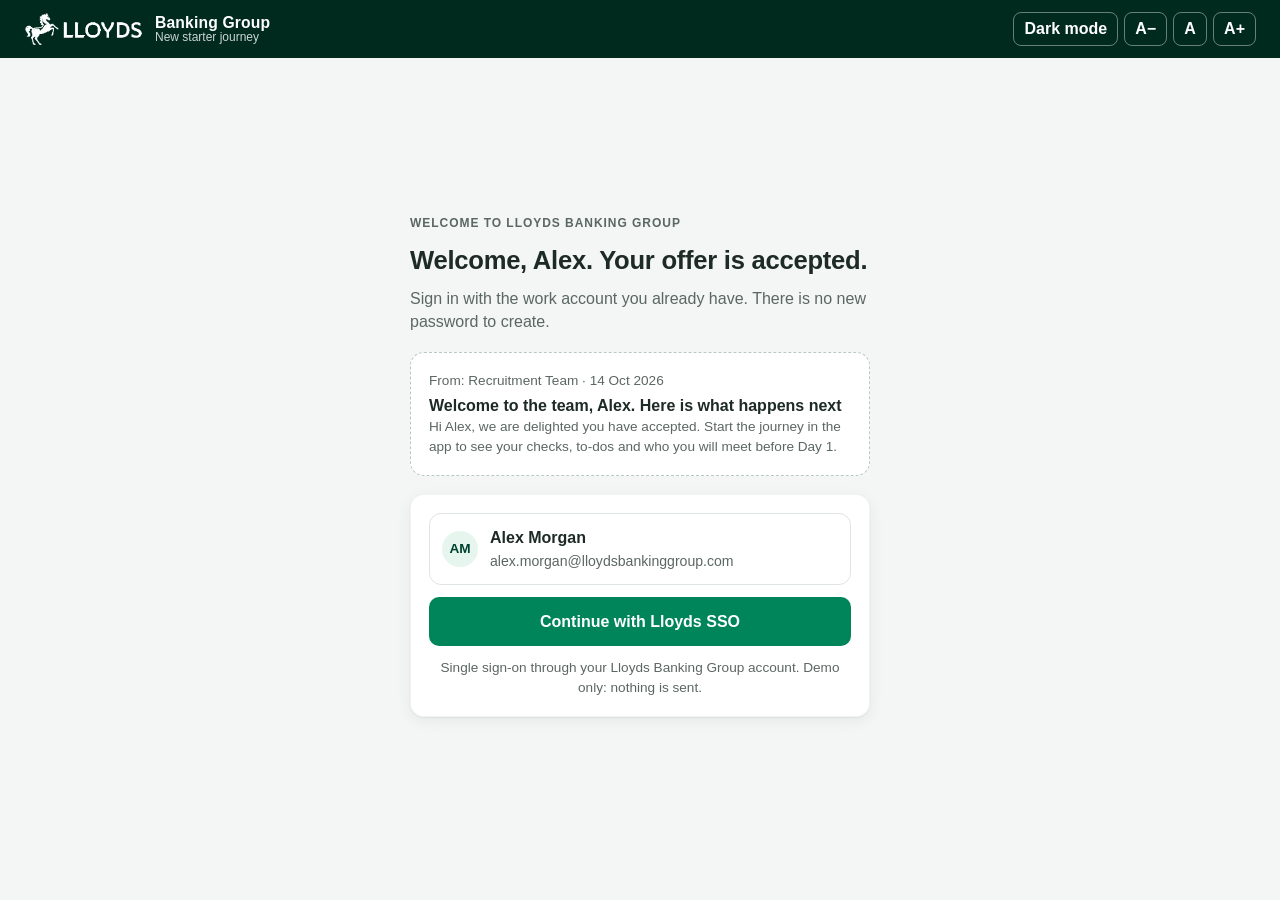
==== index.html @ 37ceb244 "Add files via upload" ====
<!doctype html>
<html lang="en-GB">
<head>
  <meta charset="utf-8" />
  <meta name="viewport" content="width=device-width, initial-scale=1, viewport-fit=cover" />
  <meta name="theme-color" content="#006A4D" />
  <title>Lloyds Banking Group · New Starter Journey</title>
  <link rel="stylesheet" href="styles.css" />
  <script>(function(){try{var p=JSON.parse(localStorage.getItem('lbg.a11y')||'{}');var t=p.theme||'system';var d=t==='dark'||(t==='system'&&window.matchMedia&&matchMedia('(prefers-color-scheme: dark)').matches);document.documentElement.setAttribute('data-theme',d?'dark':'light');document.documentElement.style.setProperty('--fs',({normal:'100%',large:'118%',xlarge:'136%'})[p.scale||'normal']);}catch(e){}})();</script>
</head>
<body>
  <a class="skip-link" href="#app">Skip to main content</a>
  <header class="topbar">
    <div class="brand">
      <img class="brand-logo" src="brand/lloyds-logo-white.png" alt="Lloyds" />
      <span class="brand-text"><strong>Banking Group</strong><span>New starter journey</span></span>
    </div>
    <div class="topbar-user" id="topbar-user"></div>
  </header>

  <div class="shell">
    <nav class="sidenav" id="sidenav" aria-label="Main navigation"></nav>
    <main class="content" id="app" tabindex="-1"></main>
  </div>

  <nav class="tabbar" id="tabbar" aria-label="Mobile navigation"></nav>
  <div class="toast" id="toast" role="status" aria-live="polite"></div>

  <script src="data.js"></script>
  <script src="manager-data.js"></script>
  <script src="shared.js"></script>
  <script src="chat.js"></script>
  <script src="day30-data.js"></script>
  <script src="assistant.js"></script>
  <script src="app.js"></script>
  <script src="a11y.js"></script>
</body>
</html>
---- styles.css ----
/* Lloyds Banking Group demo theme.
   Colours are placeholders in the group's green family. Swap the tokens below for
   the official brand palette and typeface before any real use. */
:root {
  /* Brand tokens, sampled from the supplied Lloyds logo artwork */
  --brand: #15b77c;            /* logo green: accents, progress, active states */
  --green: #00845a;            /* darker green for text and buttons (AA contrast with white) */
  --green-dark: #00402e;
  --green-deep: #002a1e;       /* header and hero backgrounds */
  --green-tint: #e6f6ef;
  --green-line: #bfe9d6;
  --ink: #1d2a26;
  --muted: #5b6763;
  --line: #dfe5e2;
  --bg: #f3f6f4;
  --card: #ffffff;
  --red: #c62828;
  --red-tint: #fdecea;
  --amber: #e09a00;
  --amber-tint: #fff4d6;
  --ok: #2e7d32;
  --ok-tint: #e5f4e6;
  --radius: 14px;
  --shadow: 0 1px 2px rgba(0, 42, 30, 0.06), 0 4px 16px rgba(0, 42, 30, 0.06);
  /* Surfaces and text used by both themes */
  --header: #002a1e;            /* top bar and toast */
  --btn: #00845a;               /* button fill (white text on it) */
  --track: #e6ece9;             /* progress tracks, neutral chips */
  --line-strong: #b8c4bf;       /* input borders, empty checkboxes */
  --muted-2: #9aa7a2;           /* separators and disabled text */
  --amber-text: #8a5a00;
  --amber-text-strong: #5d3d00;
  --red-text: #7a1a16;
  --ok-line: #bfe0c1;
  --focus: #1a5fb4;             /* keyboard focus ring */
  --fs: 100%;                   /* text size, set by the text size buttons */
  --font: "Segoe UI", Verdana, Arial, Helvetica, sans-serif;
}

/* Dark theme: applied when the data-theme attribute is "dark" */
[data-theme="dark"] {
  --bg: #0e1614;
  --card: #162320;
  --ink: #e6efeb;
  --muted: #a6b6b0;
  --line: #2b3d37;
  --line-strong: #4c6259;
  --muted-2: #7d918a;
  --track: #2a3c36;
  --green: #5fd6a8;
  --green-dark: #7fe0bb;
  --green-deep: #d6f2e5;
  --green-tint: #183a2e;
  --green-line: #2c5a48;
  --header: #03241b;
  --btn: #00845a;
  --red: #ff7a70;
  --red-tint: #3b1f1d;
  --red-text: #ffb4ad;
  --amber: #f2b33d;
  --amber-tint: #3b3217;
  --amber-text: #ffd27a;
  --amber-text-strong: #ffe2a6;
  --ok: #6cd47a;
  --ok-tint: #1d3a22;
  --ok-line: #2f6a3a;
  --focus: #ffbf47;
  --shadow: 0 1px 2px rgba(0, 0, 0, 0.4), 0 4px 16px rgba(0, 0, 0, 0.35);
  color-scheme: dark;
}

/* Accessibility: visible focus, reduced motion, skip link, text size */
html { font-size: var(--fs); }
:focus-visible { outline: 3px solid var(--focus); outline-offset: 2px; }
.skip-link {
  position: absolute; left: -9999px; top: 8px; z-index: 100; background: var(--card); color: var(--ink);
  padding: 10px 14px; border-radius: 8px; font-weight: 700; text-decoration: none;
}
.skip-link:focus { left: 12px; }
@media (prefers-reduced-motion: reduce) {
  *, *::before, *::after { animation: none !important; transition: none !important; scroll-behavior: auto !important; }
}
.a11y-controls { display: flex; gap: 6px; align-items: center; flex-wrap: wrap; justify-content: flex-end; }
.a11y-controls button {
  min-height: 34px; min-width: 34px; padding: 0 10px; border-radius: 8px; cursor: pointer; white-space: nowrap; line-height: 1.2;
  border: 1px solid rgba(255, 255, 255, 0.4); background: transparent; color: #fff; font: inherit; font-weight: 700;
}
.a11y-controls button[aria-pressed="true"] { background: #fff; color: #002a1e; }
.a11y-controls button:hover { background: rgba(255, 255, 255, 0.14); }
.topbar { flex-wrap: wrap; gap: 8px; }
.topbar-user { flex-wrap: wrap; justify-content: flex-end; }
.sr-only { position: absolute; width: 1px; height: 1px; padding: 0; margin: -1px; overflow: hidden; clip: rect(0 0 0 0); white-space: nowrap; border: 0; }

* { box-sizing: border-box; }
html, body { margin: 0; padding: 0; }
body {
  font-family: var(--font);
  color: var(--ink);
  background: var(--bg);
  font-size: 16px;
  line-height: 1.45;
  -webkit-font-smoothing: antialiased;
}
h1, h2, h3, p { margin: 0; }
h1 { font-size: 1.6rem; line-height: 1.2; letter-spacing: -0.01em; }
h2 { font-size: 1.1rem; }
h3 { font-size: 1rem; }
a { color: var(--green); }
button { font: inherit; cursor: pointer; }
.muted { color: var(--muted); }
.small { font-size: 0.85rem; }
svg[viewBox="0 0 24 24"] { width: 20px; height: 20px; flex: none; }
.sr-only { position: absolute; width: 1px; height: 1px; overflow: hidden; clip: rect(0 0 0 0); }

/* ---------- Top bar ---------- */
.topbar {
  position: sticky; top: 0; z-index: 20;
  display: flex; align-items: center; justify-content: space-between;
  padding: 12px 20px;
  background: var(--header);
  color: #fff;
  padding-top: max(12px, env(safe-area-inset-top));
}
.brand { display: flex; align-items: center; gap: 12px; }
.brand-logo { height: 34px; width: auto; display: block; flex: none; }
.brand-text { display: flex; flex-direction: column; line-height: 1.1; }
.brand-text strong { font-size: 0.98rem; letter-spacing: 0.01em; }
.brand-text span { font-size: 0.75rem; opacity: 0.8; }
.topbar-user { font-size: 0.85rem; opacity: 0.9; display: flex; align-items: center; gap: 8px; }
.avatar {
  width: 36px; height: 36px; border-radius: 50%;
  background: var(--green-tint); color: var(--green-dark);
  display: inline-flex; align-items: center; justify-content: center;
  font-weight: 700; font-size: 0.85rem; flex: none;
}
.topbar .avatar { background: var(--card); width: 32px; height: 32px; font-size: 0.78rem; }

/* ---------- Layout ---------- */
.shell { display: block; min-height: calc(100vh - 64px); }
.sidenav { display: none; }
.content {
  padding: 16px 16px 110px; /* room for mobile tab bar */
  max-width: 1200px; margin: 0 auto; outline: none;
}
.tabbar {
  position: fixed; left: 0; right: 0; bottom: 0; z-index: 30;
  display: none; /* shown on mobile when signed in */
  background: var(--card); border-top: 1px solid var(--line);
  padding-bottom: env(safe-area-inset-bottom);
}
.tabbar a {
  flex: 1; text-decoration: none; color: var(--muted);
  display: flex; flex-direction: column; align-items: center; gap: 2px;
  padding: 8px 4px 9px; font-size: 0.72rem; font-weight: 600;
}
.tabbar a svg { width: 22px; height: 22px; }
.tabbar a.active { color: var(--green); }
.has-nav .tabbar { display: flex; }
.toast {
  position: fixed; left: 50%; bottom: 96px; transform: translateX(-50%) translateY(20px);
  background: var(--header); color: #fff; padding: 12px 18px; border-radius: 10px;
  opacity: 0; pointer-events: none; transition: all 0.25s ease; z-index: 50;
  box-shadow: var(--shadow); max-width: calc(100% - 32px); font-size: 0.92rem;
}
.toast.show { opacity: 1; transform: translateX(-50%) translateY(0); }

/* ---------- Components ---------- */
.card {
  background: var(--card); border-radius: var(--radius); box-shadow: var(--shadow);
  padding: 18px; border: 1px solid rgba(0, 42, 30, 0.05);
}
.grid { display: grid; gap: 16px; grid-template-columns: 1fr; }
.stack { display: grid; gap: 12px; }
.row { display: flex; align-items: center; gap: 10px; flex-wrap: wrap; }
.spread { display: flex; align-items: center; justify-content: space-between; gap: 10px; }
.section-head { display: flex; align-items: baseline; justify-content: space-between; margin: 22px 0 10px; }
.section-head a { font-size: 0.9rem; font-weight: 600; }
.eyebrow { font-size: 0.75rem; text-transform: uppercase; letter-spacing: 0.08em; color: var(--muted); font-weight: 700; }

.btn {
  display: inline-flex; align-items: center; justify-content: center; gap: 8px;
  padding: 12px 18px; border-radius: 10px; border: 1px solid transparent;
  background: var(--btn); color: #fff; font-weight: 600; text-decoration: none;
  min-height: 44px;
}
.btn:hover { background: #00402e; }
.btn-ghost { background: var(--card); color: var(--green); border-color: var(--green-line); }
.btn-ghost:hover { background: var(--green-tint); }
.btn-sm { padding: 8px 12px; min-height: 36px; font-size: 0.88rem; }
.btn-block { width: 100%; }
.btn[disabled], .btn.is-done { background: var(--ok-tint); color: var(--ok); border-color: var(--ok-line); cursor: default; }

.pill {
  display: inline-block; padding: 3px 10px; border-radius: 999px;
  font-size: 0.78rem; font-weight: 700; background: var(--green-tint); color: var(--green-dark);
  white-space: nowrap;
}
.pill.red { background: var(--red-tint); color: var(--red); }
.pill.amber { background: var(--amber-tint); color: var(--amber-text); }
.pill.green { background: var(--ok-tint); color: var(--ok); }
.pill.grey { background: var(--track); color: var(--muted); }

/* Traffic-light dot */
.rag { width: 12px; height: 12px; border-radius: 50%; display: inline-block; flex: none; box-shadow: 0 0 0 3px rgba(0,0,0,0.04); }
.rag-red { background: var(--red); }
.rag-amber { background: var(--amber); }
.rag-green { background: var(--ok); }

.progress { height: 8px; background: var(--track); border-radius: 999px; overflow: hidden; }
.progress > span { display: block; height: 100%; background: var(--brand); border-radius: 999px; }

.banner {
  display: flex; gap: 12px; align-items: flex-start;
  padding: 14px 16px; border-radius: 12px; font-size: 0.95rem;
}
.banner.info { background: var(--green-tint); color: var(--green-deep); }
.banner.warn { background: var(--amber-tint); color: var(--amber-text-strong); }
.banner.alert { background: var(--red-tint); color: var(--red-text); }

/* Office art */
.office {
  position: relative; border-radius: var(--radius); overflow: hidden;
  aspect-ratio: 16 / 7; background: #0b3d2e;
}
.office svg { width: 100%; height: 100%; display: block; }
.office-label {
  position: absolute; left: 14px; bottom: 12px; color: #fff;
  background: rgba(0, 42, 30, 0.7); padding: 6px 10px; border-radius: 8px;
  font-size: 0.85rem; font-weight: 600;
}

/* Hero */
.hero { display: grid; gap: 16px; }
.hero-title { display: grid; gap: 6px; }
.countdown {
  display: flex; gap: 14px; align-items: stretch; flex-wrap: wrap;
}
.countdown .tile {
  background: var(--green-tint); color: var(--green-deep);
  padding: 12px 16px; border-radius: 12px; min-width: 110px;
}
.countdown .tile strong { display: block; font-size: 1.8rem; line-height: 1; }
.countdown .tile span { font-size: 0.8rem; font-weight: 600; }

/* Stage journey */
.stages { display: grid; grid-template-columns: repeat(5, 1fr); gap: 6px; list-style: none; padding: 0; margin: 0; }
.stages li { text-align: center; font-size: 0.74rem; color: var(--muted); }
.stages .dot {
  width: 22px; height: 22px; border-radius: 50%; margin: 0 auto 6px;
  background: var(--track); display: flex; align-items: center; justify-content: center;
  color: #fff; font-size: 0.7rem; font-weight: 700;
}
.stages li.done .dot { background: var(--brand); }
.stages li.current .dot { background: var(--amber); box-shadow: 0 0 0 4px var(--amber-tint); }
.stages li.done, .stages li.current { color: var(--ink); font-weight: 600; }

/* To-do list */
.todo { display: flex; gap: 12px; align-items: flex-start; padding: 14px 0; border-bottom: 1px solid var(--line); }
.todo:last-child { border-bottom: 0; padding-bottom: 0; }
.todo:first-child { padding-top: 0; }
.todo .rag { margin-top: 6px; }
.todo-body { flex: 1; min-width: 0; }
.todo-body strong { display: block; font-weight: 600; }
.todo-body .detail { font-size: 0.86rem; color: var(--muted); margin-top: 2px; }
.todo.is-done strong { text-decoration: line-through; color: var(--muted); }
.check {
  width: 26px; height: 26px; border-radius: 8px; border: 2px solid var(--line-strong); background: var(--card);
  flex: none; display: inline-flex; align-items: center; justify-content: center; margin-top: 2px;
}
.check.on { background: var(--btn); border-color: var(--btn); color: #fff; }
.check svg { width: 14px; height: 14px; }
.legend { display: flex; gap: 14px; flex-wrap: wrap; font-size: 0.85rem; color: var(--muted); }
.legend span { display: inline-flex; align-items: center; gap: 6px; }

/* Vetting */
.check-row { padding: 14px 0; border-bottom: 1px solid var(--line); display: grid; gap: 8px; }
.check-row:first-child { padding-top: 0; }
.check-row:last-child { border-bottom: 0; padding-bottom: 0; }
.check-top { display: flex; align-items: center; justify-content: space-between; gap: 10px; flex-wrap: wrap; }
.check-top .name { display: flex; align-items: center; gap: 10px; font-weight: 600; }
.check-meta { font-size: 0.86rem; color: var(--muted); display: flex; gap: 14px; flex-wrap: wrap; }
.check-meta .late { color: var(--red); font-weight: 700; }
.eta-big { font-size: 1.5rem; font-weight: 700; color: var(--green-deep); line-height: 1.1; }
.timeline { list-style: none; padding: 0; margin: 0; display: grid; gap: 14px; }
.timeline li { display: grid; grid-template-columns: 18px 1fr; gap: 10px; font-size: 0.92rem; }
.timeline li::before {
  content: ""; width: 12px; height: 12px; border-radius: 50%; background: var(--green); margin: 5px 0 0 3px;
}
.timeline li.pending::before { background: var(--line-strong); }

/* Team */
.person { display: flex; align-items: center; gap: 12px; }
.person .avatar { width: 46px; height: 46px; font-size: 1rem; }
.person .avatar.lg { width: 56px; height: 56px; font-size: 1.1rem; }
.person-meta { min-width: 0; }
.person-meta strong { display: block; }
.person-meta span { font-size: 0.88rem; color: var(--muted); }
.event { display: grid; grid-template-columns: 56px 1fr; gap: 12px; align-items: center; padding: 10px 0; border-bottom: 1px solid var(--line); }
.event:last-child { border-bottom: 0; }
.event .date {
  background: var(--green-tint); color: var(--green-deep); border-radius: 10px; text-align: center; padding: 6px 0;
  font-size: 0.7rem; font-weight: 700; text-transform: uppercase; line-height: 1.1;
}
.event .date strong { display: block; font-size: 1.25rem; }

/* Setup */
.setup-hero { background: linear-gradient(135deg, var(--header), var(--btn)); color: #fff; border-radius: 18px; padding: 26px 22px; }
.setup-hero p { opacity: 0.92; margin-top: 8px; }
.q-list { list-style: none; padding: 0; margin: 0; display: grid; gap: 4px; }
.q-list li { display: grid; grid-template-columns: 28px 1fr auto; gap: 12px; align-items: center; padding: 12px 0; border-bottom: 1px solid var(--line); }
.q-list li:last-child { border-bottom: 0; }
.q-num {
  width: 28px; height: 28px; border-radius: 50%; background: var(--green-tint); color: var(--green-dark);
  display: inline-flex; align-items: center; justify-content: center; font-weight: 700; font-size: 0.85rem;
}
.phase { display: grid; gap: 4px; padding: 14px; border-radius: 12px; background: var(--bg); }
.phase strong { font-size: 0.95rem; }

/* Sign-in */
.signin { min-height: calc(100vh - 140px); display: grid; place-items: center; }
.signin-card { width: 100%; max-width: 460px; display: grid; gap: 18px; }
.email-card { border: 1px dashed #b7c9c1; background: var(--card); box-shadow: none; }
.email-card .subject { font-weight: 700; margin-top: 4px; }
.email-card .from { font-size: 0.85rem; color: var(--muted); }
.sso-account {
  display: flex; align-items: center; gap: 12px; padding: 12px; border: 1px solid var(--line);
  border-radius: 12px; background: var(--card);
}

/* ---------- Desktop ---------- */
@media (min-width: 900px) {
  .has-nav .shell { display: grid; grid-template-columns: 248px minmax(0, 1fr); }
  .has-nav .sidenav {
    display: flex; flex-direction: column; gap: 4px; padding: 20px 14px;
    background: var(--card); border-right: 1px solid var(--line);
    position: sticky; top: 64px; height: calc(100vh - 64px); align-self: start;
  }
  .sidenav a {
    display: flex; align-items: center; gap: 12px; padding: 11px 12px; border-radius: 10px;
    color: var(--ink); text-decoration: none; font-weight: 600;
  }
  .sidenav a svg { width: 20px; height: 20px; color: var(--muted); }
  .sidenav a:hover { background: var(--bg); }
  .sidenav a.active { background: var(--green-tint); color: var(--green-deep); }
  .sidenav a.active svg { color: var(--green); }
  .sidenav .side-foot { margin-top: auto; font-size: 0.82rem; color: var(--muted); padding: 12px; }
  .tabbar { display: none !important; }
  .content { padding: 28px 32px 48px; }
  .topbar { padding-left: 24px; padding-right: 24px; }
  .has-nav .content { padding-bottom: 48px; }
  .grid.two { grid-template-columns: 1.1fr 1fr; }
  .grid.three { grid-template-columns: repeat(3, 1fr); }
  .hero { grid-template-columns: 1.3fr 1fr; align-items: stretch; }
  .hero .office { aspect-ratio: auto; height: 100%; min-height: 200px; }
  .toast { bottom: 28px; }
  .stages li { font-size: 0.85rem; }
}

/* ---------- Breadcrumbs and location guide ---------- */
.crumbs { font-size: 0.85rem; }
.crumbs ol { list-style: none; margin: 0; padding: 0; display: flex; flex-wrap: wrap; gap: 6px; align-items: center; }
.crumbs li { display: flex; align-items: center; gap: 6px; color: var(--muted); }
.crumbs li + li::before { content: "/"; color: var(--muted-2); }
.crumbs a { color: var(--green); font-weight: 600; text-decoration: none; }
.crumbs a:hover { text-decoration: underline; }
.crumbs span[aria-current="page"] { color: var(--ink); font-weight: 600; }

.office-label {
  display: inline-flex; align-items: center; gap: 6px; text-decoration: none;
}
.office-label svg { width: 14px; height: 14px; }
.office-label:hover { background: rgba(0, 42, 30, 0.85); }

.travel { display: grid; grid-template-columns: auto 1fr; gap: 14px; align-items: start; }
.mode {
  min-width: 56px; text-align: center; padding: 6px 8px; border-radius: 8px;
  background: var(--green-tint); color: var(--green-deep); font-size: 0.78rem; font-weight: 700;
}
.amenity { display: grid; gap: 6px; }
.tips { margin: 0; padding-left: 20px; display: grid; gap: 8px; }

/* ---------- Name badge, My details, salary ---------- */
.name-badge {
  display: inline-flex; align-items: center; gap: 8px; color: #fff; text-decoration: none;
  padding: 4px 4px 4px 12px; border-radius: 999px; background: rgba(255, 255, 255, 0.08);
}
.name-badge:hover { background: rgba(255, 255, 255, 0.16); }
.info-list { display: grid; margin-top: 12px; }
.info-row {
  display: grid; grid-template-columns: 150px 1fr; gap: 12px; padding: 10px 0;
  border-bottom: 1px solid var(--line); align-items: start;
}
.info-row:last-child { border-bottom: 0; }
.salary-line {
  display: flex; justify-content: space-between; align-items: baseline; gap: 10px; flex-wrap: wrap;
  margin-top: 4px; padding-top: 12px; border-top: 1px solid var(--line);
}
.salary-line strong { font-size: 1.15rem; color: var(--green-deep); }
@media (max-width: 480px) { .info-row { grid-template-columns: 1fr; gap: 2px; } }

/* ---------- Manager portal ---------- */
.stats { display: grid; grid-template-columns: repeat(2, 1fr); gap: 12px; }
.stat {
  background: var(--card); border-radius: var(--radius); box-shadow: var(--shadow);
  padding: 14px 16px; border: 1px solid rgba(0, 42, 30, 0.05); border-left: 4px solid var(--line);
  display: grid; gap: 2px;
}
.stat strong { font-size: 1.7rem; line-height: 1.1; color: var(--green-deep); }
.stat span { font-size: 0.82rem; color: var(--muted); font-weight: 600; }
.stat.good { border-left-color: var(--ok); }
.stat.alert { border-left-color: var(--red); }
.stat.warn { border-left-color: var(--amber); }

.hire-list { display: grid; gap: 14px; grid-template-columns: 1fr; }
.hire-card { display: grid; gap: 12px; text-decoration: none; color: var(--ink); transition: transform 0.15s ease; }
.hire-card:hover { transform: translateY(-1px); }
.hire-top { display: flex; align-items: center; gap: 12px; flex-wrap: wrap; }
.hire-top .person-meta { flex: 1; min-width: 180px; }
.hire-top .person-meta strong { font-size: 1.05rem; }
.hire-top .person-meta span { display: block; font-size: 0.88rem; color: var(--muted); }
.progress-row { display: flex; align-items: center; gap: 12px; }
.progress-row .progress { flex: 1; }
.hire-meta { display: flex; gap: 8px; flex-wrap: wrap; align-items: center; }
.next-step { font-size: 0.92rem; }
.next-step .eyebrow { margin-right: 6px; }
.ico { width: 14px !important; height: 14px !important; vertical-align: -2px; margin-right: 2px; }

.nav-count {
  margin-left: auto; background: var(--red); color: #fff; border-radius: 999px;
  font-size: 0.72rem; font-weight: 700; padding: 1px 7px; min-width: 20px; text-align: center;
}
.linkish { background: none; border: 0; padding: 0; color: var(--green); font-weight: 600; font-size: inherit; }
.linkish:hover { text-decoration: underline; }
.tabbar .tab-btn {
  flex: 1; background: none; border: 0; color: var(--muted); display: flex; flex-direction: column;
  align-items: center; gap: 2px; padding: 8px 4px 9px; font-size: 0.72rem; font-weight: 600;
}
.tabbar .tab-btn svg { width: 22px; height: 22px; }
.tabbar a .nav-count { position: absolute; }
.tabbar a { position: relative; }

.hire-head { display: grid; gap: 4px; }

.field-label { display: block; font-weight: 600; font-size: 0.9rem; margin-bottom: 6px; }
.field {
  width: 100%; font: inherit; padding: 11px 12px; border-radius: 10px;
  border: 1px solid var(--line-strong); background: var(--card); color: var(--ink);
}
.field:disabled { background: var(--track); color: var(--muted); }

.packs { display: grid; gap: 8px; margin-top: 12px; }
.pack { border: 1px solid var(--line); border-radius: 12px; padding: 10px 12px; display: grid; gap: 4px; }

.steps { list-style: none; margin: 14px 0 0; padding: 0; display: grid; gap: 2px; }
.steps li {
  display: grid; grid-template-columns: 26px 1fr auto; gap: 10px; align-items: center;
  padding: 9px 0; border-bottom: 1px solid var(--line); font-size: 0.92rem;
}
.steps li:last-child { border-bottom: 0; }
.step-dot {
  width: 22px; height: 22px; border-radius: 50%; border: 2px solid var(--line-strong);
  display: inline-flex; align-items: center; justify-content: center; color: #fff;
}
.steps li.done .step-dot { background: var(--ok); border-color: var(--ok); }
.steps li.done .step-dot svg { width: 12px; height: 12px; }
.steps li.current .step-dot { border-color: var(--amber); box-shadow: 0 0 0 4px var(--amber-tint); }
.steps li.current .step-label { font-weight: 600; }

.thread { display: grid; gap: 10px; max-height: 320px; overflow: auto; padding-right: 4px; }
.bubble { background: var(--bg); border-radius: 12px; padding: 10px 12px; max-width: 88%; }
.bubble.mine { background: var(--green-tint); justify-self: end; }
.reply { display: grid; grid-template-columns: 1fr auto; gap: 8px; margin-top: 12px; align-items: end; }
.reply textarea {
  font: inherit; resize: vertical; padding: 10px 12px; border-radius: 10px; border: 1px solid var(--line-strong);
}

.req-row {
  display: flex; justify-content: space-between; align-items: center; gap: 12px; flex-wrap: wrap;
  padding: 12px 0; border-bottom: 1px solid var(--line);
}
.req-row:last-child { border-bottom: 0; }
.req-body { min-width: 0; flex: 1; }
.req-hire { margin-top: 10px; }
.req-hire:first-child { margin-top: 0; }
.msg-row { display: flex; align-items: center; gap: 12px; text-decoration: none; color: var(--ink); }
.msg-row .snippet { display: block; font-size: 0.88rem; color: var(--muted); white-space: nowrap; overflow: hidden; text-overflow: ellipsis; }

@media (min-width: 640px) { .hire-list { grid-template-columns: repeat(2, 1fr); } .stats { grid-template-columns: repeat(4, 1fr); } }
@media (min-width: 900px) { .hire-list { grid-template-columns: repeat(2, 1fr); } }

.badge-count {
  display: inline-block; background: var(--red); color: #fff; border-radius: 999px;
  font-size: 0.72rem; font-weight: 700; padding: 0 7px; line-height: 1.5; margin-left: 2px;
}

/* ---------- Device choice ---------- */
.device-card { border: 2px solid transparent; }
.device-card.selected { border-color: var(--brand); }

/* ---------- Home workspace and equipment order ---------- */
.kit-list { display: grid; margin-top: 12px; }
.kit-row {
  display: flex; align-items: center; justify-content: space-between; gap: 12px;
  padding: 11px 0; border-bottom: 1px solid var(--line);
}
.kit-row:last-child { border-bottom: 0; }
.kit-body { display: grid; gap: 2px; min-width: 0; }
.stepper {
  display: inline-flex; align-items: center; border: 1px solid var(--line-strong); border-radius: 10px; overflow: hidden; flex: none;
}
.stepper button {
  width: 38px; height: 38px; border: 0; background: var(--card); font-size: 1.1rem; color: var(--ink); cursor: pointer;
}
.stepper button:disabled { color: var(--line-strong); cursor: default; }
.stepper button:not(:disabled):hover { background: var(--green-tint); }
.stepper span { min-width: 36px; text-align: center; font-weight: 700; }
.delivery-options { display: grid; gap: 8px; margin-top: 8px; }
.delivery {
  display: flex; gap: 12px; align-items: flex-start; padding: 12px; border-radius: 12px;
  border: 2px solid var(--line); cursor: pointer;
}
.delivery.on { border-color: var(--brand); background: var(--green-tint); }
.delivery span { display: grid; gap: 2px; }

/* ---------- Buddy chat ---------- */
.quick { display: flex; gap: 8px; flex-wrap: wrap; margin-top: 12px; }
.chip {
  border: 1px solid var(--green-line); background: var(--green-tint); color: var(--green-deep);
  border-radius: 999px; padding: 6px 12px; font: inherit; font-size: 0.82rem; font-weight: 600; cursor: pointer;
}
.chip:hover { background: var(--green-line); }

/* ---------- Alerts ---------- */
.alert-row {
  display: grid; grid-template-columns: 12px 1fr auto; gap: 12px; align-items: start;
  padding: 12px 8px; margin: 0 -8px; border-bottom: 1px solid var(--line); border-radius: 10px;
}
.alert-row:last-child { border-bottom: 0; }
.alert-row.unread { background: var(--amber-tint); }
.alert-row .rag { margin-top: 6px; }
.alert-body { display: grid; gap: 2px; min-width: 0; }
.alert-title { font-weight: 600; color: var(--ink); text-decoration: none; }
.alert-title:hover { text-decoration: underline; }

.btn-danger { background: var(--red); border-color: var(--red); }
.btn-danger:hover { background: #a61f1f; }

/* Cancelled journey stages */
.stages li.cancelled { color: var(--muted-2); text-decoration: line-through; }
.stages li.cancelled .dot { background: var(--track); }
.stages .stage-state { display: block; text-decoration: none; font-size: 0.7rem; font-weight: 700; color: var(--red); }

/* ---------- Day 1 to 30, training, assistant ---------- */
.video-card { text-decoration: none; color: var(--ink); display: grid; gap: 10px; }
.video-card:hover { transform: translateY(-1px); }
.video-thumb {
  position: relative; height: 130px; border-radius: 12px;
  background: linear-gradient(135deg, var(--green-deep), var(--green));
  display: flex; align-items: center; justify-content: center;
}
.play-badge {
  width: 52px; height: 52px; border-radius: 50%; background: rgba(255,255,255,0.92);
  display: flex; align-items: center; justify-content: center; color: var(--green-deep);
}
.play-badge svg, .player-play svg { width: 22px; height: 22px; }
.player {
  position: relative; aspect-ratio: 16 / 9; border-radius: 14px; overflow: hidden;
  background: linear-gradient(160deg, #0b3d2e, #1d5c49); display: flex; align-items: center; justify-content: center;
}
.player.playing::after {
  content: ""; position: absolute; left: 0; right: 0; bottom: 0; height: 4px; background: var(--brand);
  animation: playbar 6s linear forwards;
}
@keyframes playbar { from { width: 0; } to { width: 100%; } }
.player-play {
  width: 68px; height: 68px; border-radius: 50%; border: 0; background: var(--card); color: var(--ink); cursor: pointer;
  display: flex; align-items: center; justify-content: center;
}
.player-note { position: absolute; left: 12px; bottom: 10px; color: #cfe9de; font-size: 0.78rem; }
.benefit-options { display: grid; gap: 8px; margin-top: 12px; }

#assistant-fab {
  position: fixed; right: 18px; bottom: 96px; z-index: 40; display: flex; align-items: center; gap: 8px;
  background: var(--header); color: #fff; text-decoration: none; font-weight: 700;
  padding: 12px 16px; border-radius: 999px; box-shadow: var(--shadow);
}
#assistant-fab svg { width: 20px; height: 20px; }
#assistant-fab[hidden] { display: none; }
@media (min-width: 900px) { #assistant-fab { bottom: 28px; } }

/* ---------- How you fit in cascade ---------- */
.cascade { display: grid; gap: 0; }
.cascade-step {
  display: grid; grid-template-columns: 200px 1fr; gap: 16px; padding: 16px 0;
  border-bottom: 1px dashed var(--line);
}
.cascade-step:last-child { border-bottom: 0; }
.cascade-level { font-weight: 700; color: var(--green-deep); display: flex; align-items: flex-start; gap: 10px; }
.cascade-num {
  width: 28px; height: 28px; border-radius: 50%; background: var(--green-tint); color: var(--green-dark);
  display: inline-flex; align-items: center; justify-content: center; font-size: 0.85rem; flex: none;
}
.cascade-body { background: var(--card); border-radius: var(--radius); box-shadow: var(--shadow); padding: 16px 18px; }
.cascade-body p { margin: 0; }
.cascade-step.you .cascade-body { border: 2px solid var(--brand); }
.cascade-step.you .cascade-num { background: var(--brand); color: #fff; }
@media (max-width: 640px) { .cascade-step { grid-template-columns: 1fr; gap: 8px; } }

/* ---------- Colour blindness: traffic lights also differ by shape ----------
   red = square, amber = triangle, green = circle. Colour is never the only cue. */
.rag-red { border-radius: 2px; }
.rag-amber { border-radius: 0; clip-path: polygon(50% 0, 100% 100%, 0 100%); }
.rag-green { border-radius: 50%; }
/* Links inside running text are underlined so they don't rely on colour alone */
p a, li a, .detail a, .small a, .muted a { text-decoration: underline; text-underline-offset: 2px; }
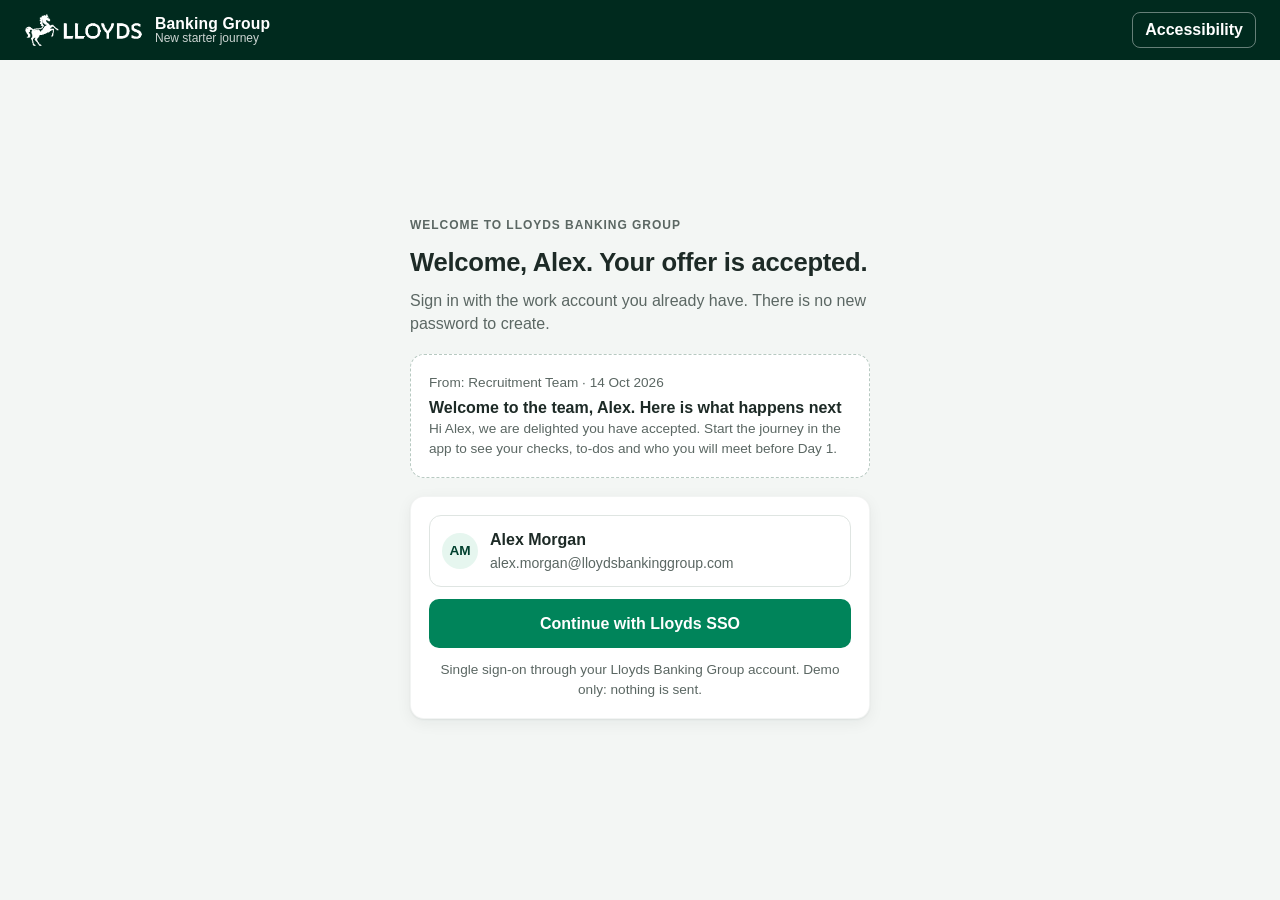
==== commit 22a4d615: "final files" ====
--- a/index.html
+++ b/index.html
@@ -6,6 +6,8 @@
   <meta name="theme-color" content="#006A4D" />
   <title>Lloyds Banking Group · New Starter Journey</title>
   <link rel="stylesheet" href="styles.css" />
+  <link rel="manifest" href="manifest.json" />
+  <link rel="apple-touch-icon" href="brand/icon-192.png" />
   <script>(function(){try{var p=JSON.parse(localStorage.getItem('lbg.a11y')||'{}');var t=p.theme||'system';var d=t==='dark'||(t==='system'&&window.matchMedia&&matchMedia('(prefers-color-scheme: dark)').matches);document.documentElement.setAttribute('data-theme',d?'dark':'light');document.documentElement.style.setProperty('--fs',({normal:'100%',large:'118%',xlarge:'136%'})[p.scale||'normal']);}catch(e){}})();</script>
 </head>
 <body>
--- a/styles.css
+++ b/styles.css
@@ -613,3 +613,63 @@
 .rag-green { border-radius: 50%; }
 /* Links inside running text are underlined so they don't rely on colour alone */
 p a, li a, .detail a, .small a, .muted a { text-decoration: underline; text-underline-offset: 2px; }
+
+/* ---------- Accessibility button and panel (top bar) ---------- */
+.a11y-wrap { position: relative; }
+.a11y-open {
+  min-height: 36px; padding: 0 12px; border-radius: 8px; cursor: pointer; font: inherit; font-weight: 700;
+  border: 1px solid rgba(255, 255, 255, 0.4); background: transparent; color: #fff; white-space: nowrap;
+}
+.a11y-open:hover { background: rgba(255, 255, 255, 0.14); }
+.a11y-open[aria-expanded="true"] { background: #fff; color: #002a1e; }
+.a11y-panel {
+  position: absolute; right: 0; top: calc(100% + 8px); z-index: 60; width: min(320px, calc(100vw - 32px));
+  display: grid; gap: 10px; padding: 14px; border-radius: 14px; background: var(--card); color: var(--ink);
+  border: 1px solid var(--line); box-shadow: var(--shadow);
+}
+.a11y-panel[hidden] { display: none; }
+.a11y-title { font-weight: 700; }
+.a11y-panel .a11y-controls { justify-content: flex-start; }
+.a11y-panel .a11y-controls button { color: var(--ink); background: var(--card); border: 1px solid var(--line-strong); }
+.a11y-panel .a11y-controls button:hover { background: var(--green-tint); }
+.a11y-panel .a11y-controls button[aria-pressed="true"] { background: var(--green-tint); color: var(--green-deep); border-color: var(--green); }
+
+/* ---------- Dashboard tour ---------- */
+#tour {
+  position: fixed; left: 50%; transform: translateX(-50%); bottom: 150px; z-index: 70;
+  width: min(440px, calc(100vw - 24px)); background: var(--card); color: var(--ink);
+  border: 2px solid var(--brand); border-radius: 14px; padding: 16px; box-shadow: var(--shadow);
+}
+#tour[hidden] { display: none; }
+@media (min-width: 900px) { #tour { bottom: 28px; } }
+.tour-highlight { outline: 3px solid var(--brand); outline-offset: 4px; border-radius: 14px; }
+
+/* ---------- Assistant pop-up ---------- */
+#assist-pop {
+  position: fixed; right: 18px; bottom: 152px; z-index: 65; width: min(380px, calc(100vw - 24px));
+  max-height: min(560px, calc(100vh - 220px)); display: grid; grid-template-rows: auto 1fr auto auto; gap: 10px;
+  background: var(--card); color: var(--ink); border: 1px solid var(--line); border-radius: 16px;
+  padding: 14px; box-shadow: var(--shadow);
+}
+#assist-pop[hidden] { display: none; }
+#assist-pop .assist-head { display: flex; align-items: center; justify-content: space-between; gap: 10px; }
+#assist-pop .assist-thread { max-height: none; min-height: 120px; overflow: auto; }
+#assist-pop .reply { margin-top: 0; }
+@media (min-width: 900px) { #assist-pop { bottom: 84px; max-height: min(560px, calc(100vh - 150px)); } }
+
+/* Compact mood trend (manager only) */
+.mood-strip { display: flex; gap: 14px; flex-wrap: wrap; align-items: center; }
+.mood-week { display: inline-flex; align-items: center; gap: 6px; }
+
+/* Manager to-do rows are links to the hire */
+.todo-link { text-decoration: none; color: var(--ink); }
+.todo-link:hover { background: var(--green-tint); }
+
+/* To-do filter buttons */
+.filter-row { display: flex; gap: 8px; flex-wrap: wrap; }
+.filter-btn {
+  display: inline-flex; align-items: center; gap: 8px; padding: 8px 12px; border-radius: 999px; cursor: pointer;
+  border: 1px solid var(--line-strong); background: var(--card); color: var(--ink); font: inherit; font-weight: 600; font-size: 0.9rem;
+}
+.filter-btn:hover { background: var(--green-tint); }
+.filter-btn.on { background: var(--green-tint); border-color: var(--green); color: var(--green-deep); }
